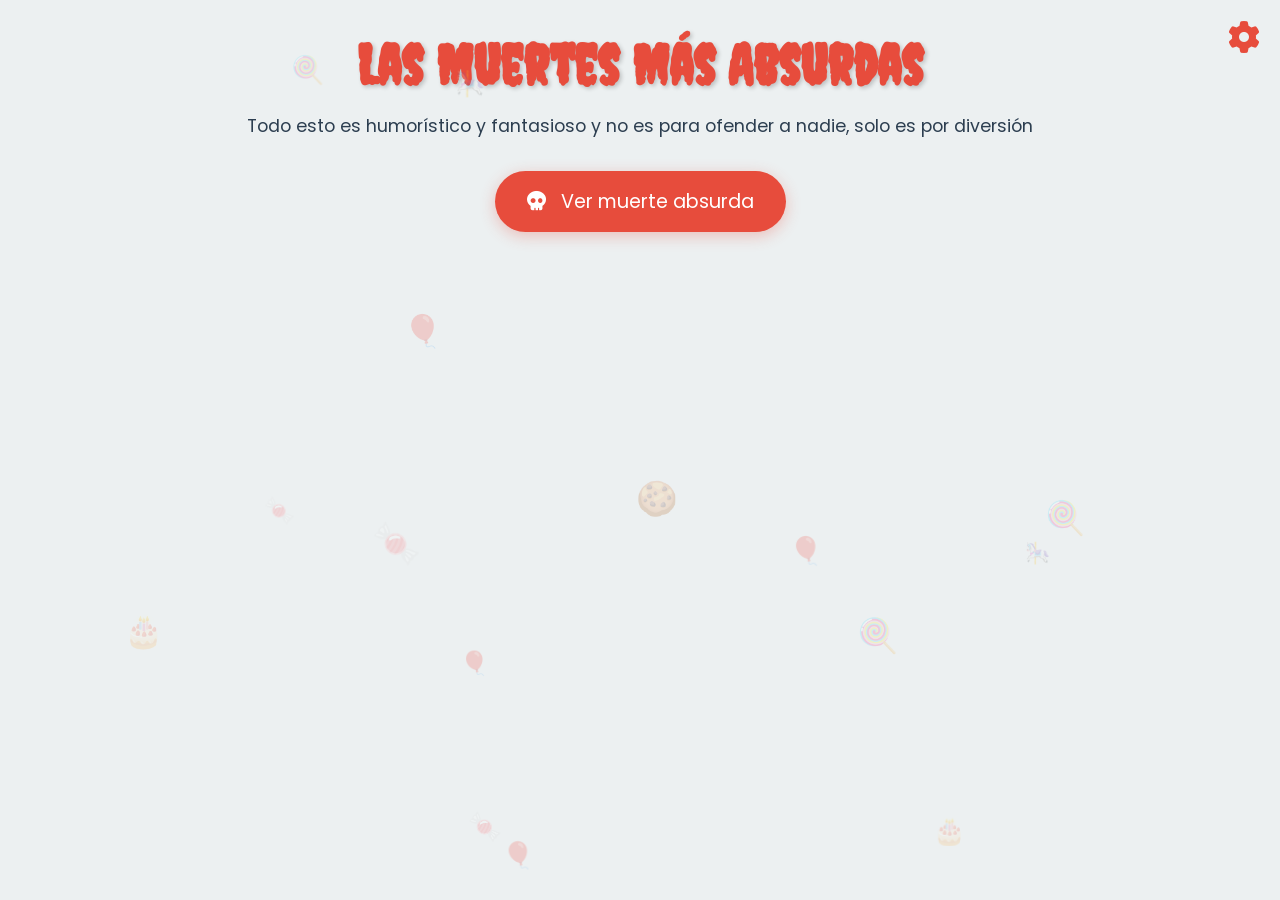
==== index.html @ cc724840 "ReSubido" ====
<!DOCTYPE html>
<html lang="es">
<head>
    <meta charset="UTF-8">
    <link rel="stylesheet" href="style.css">
    <meta name="viewport" content="width=device-width, initial-scale=1.0">
    <title>Las muertes más absurdas</title>
    <link href="https://cdnjs.cloudflare.com/ajax/libs/font-awesome/6.0.0/css/all.min.css" rel="stylesheet">
    <link rel="shortcut icon" href="Images/Logo.png" type="image/x-icon">
</head>
<body>
    <!-- Boton de configuracion y menu -->
    <div class="config-container">
        <button class="config-button" onclick="toggleConfig()">
            <i class="fas fa-cog"></i>
        </button>

        <div class="config-menu" id="configMenu">
            <h3>Configuracion</h3>
            <div class="config-option">
                <label>Tema</label>
                <div class="theme-switch">
                    <input type="checkbox" id="themeToggle">
                    <label for="themeToggle" class="switchLabel">
                        <i class="fas fa-sun"></i>
                        <i class="fas fa-moon"></i>
                    </label>
                </div>
            </div>
            <!-- Tamaño de fuente -->
            <div class="config-option">
                <label>Tamaño de texto</label>
                <div class="size-buttons">
                    <button onclick="changeFontSize('small')" class="size-btn">A-</button>
                    <button onclick="changeFontSize('normal')" class="size-btn">A</button>
                    <button onclick="changeFontSize('large')" class="size-btn">A+</button>
                </div>
            </div>

            <!-- Velocidad de animaciones -->
            <div class="config-option">
                <label>Velocidad de animaciones</label>
                <select id="animationSpeed" onchange="changeAnimationSpeed()">
                    <option value="0.5">Rapida</option>
                    <option value="1" selected>Normal</option>
                    <option value="2">Lenta</option>
                </select>
            </div>

            <!-- Emoji para calificacion -->
            <div class="config-option">
                <label>Estilo de calificacion</label>
                <select id="ratingStyle" onchange="changeRatingStyle()">
                    <option value="skull">Calaveras 💀</option>
                    <option value="star">Estrellas ⭐</option>
                    <option value="ghost">Fantasmas 👻</option>
                    <option value="pumpkin">Calabazas 🎃</option>
                </select>
            </div>

            <!-- Cantidad de emojis -->
            <div class="config-option">
                <label>Cantidad de emojis</label>
                <input type="range" id="emojiAcount" min="10" max="100" value="50" onchange="updateEmojiAccount()">
                <span id="emojiAmountValue">50</span>
            </div>

            <button class="reset-button" onclick="resetConfig()">
                <i class="fas fa-undo"></i>
                Restaurar valores predeterminados
            </button>
        </div>
    </div>


    <div class="container">
        <h1>Las Muertes Más Absurdas</h1>
        <h3>Todo esto es humorístico y fantasioso y no es para ofender a nadie, solo es por diversión</h3>
        
        <button class="death-button" onclick="showRandomDeath()">
            <i class="fas fa-skull"></i>
            Ver muerte absurda
        </button>

        <div id="output"></div>

        <div id="rating-container" class="rating-container hidden">
            <h4>¿Que tan absurda es esta muerte?</h4>
            <div class="rating-stars">
                <span class="skull-rating" data-rating="1">💀</span>
                <span class="skull-rating" data-rating="2">💀</span>
                <span class="skull-rating" data-rating="3">💀</span>
                <span class="skull-rating" data-rating="4">💀</span>
                <span class="skull-rating" data-rating="5">💀</span>
            </div>
            <p id="rating-text" class="rating-text"></p>
        </div>
    </div>

    <script src="script.js"></script>
</body>
</html>
---- style.css ----
@import url('https://fonts.googleapis.com/css2?family=Creepster&family=Poppins:wght@400;600&display=swap');

:root[data-theme="light"] {
    --primary-color: #2c3e50;
    --secondary-color: #e74c3c;
    --background-color: #ecf0f1;
    --text-color: #2c3e50;
    --card-bg: #ffffff;
    --config-menu-bg: #ffffff;
    --config-menu-shadow: rgba(0, 0, 0, 0.1);
    --switch-bg: #ddd;
    --text-color-20: rgba(44, 62, 80, 0.2);
}

:root[data-theme="dark"] {
    --primary-color: #ecf0f1;
    --secondary-color: #e74c3c;
    --background-color: #2c3e50;
    --text-color: #ecf0f1;
    --card-bg: #34495e;
    --config-menu-bg: #34495e;
    --config-menu-shadow: rgba(0, 0, 0, 0.3);
    --switch-bg: #1a2733;
    --text-color-20: rgba(236, 240, 241, 0.2);
}

/* Estilos para el boton y menu de configuracion */
.config-container {
    position: fixed;
    top: 20px;
    right: 20px;
    z-index: 1000;
}

.config-button {
    background: none;
    border: none;
    font-size: 2rem;
    color: var(--secondary-color);
    cursor: pointer;
    transition: transform 0.3s ease;
    z-index: 1001; /* Asegurar que esté por encima del menú */
    position: relative;
}

.config-button:hover {
    transform: rotate(90deg);
}

.config-menu {
    position: absolute;
    top: 100%;
    right: 0;
    background-color: var(--config-menu-bg);
    padding: 1.5rem;
    border-radius: 10px;
    box-shadow: 0 5px 15px var(--config-menu-shadow);
    display: none; /* Oculto por defecto */
    width: 250px;
    z-index: 1000;
    max-height: 80vh;
    overflow-y: auto;
    scrollbar-width: thin;
}

.config-menu.visible {
    display: block;
    animation: slideIn 0.3s ease;
}

.config-menu h3 {
    margin: 0 0 1rem 0;
    color: var(--text-color);
}

.config-option {
    margin: 1.5rem 0;
    padding-bottom: 1rem;
    border-bottom: 1px solid var(--text-color-20);
}

.config-option label {
    color: var(--text-color);
}

.config-option:last-child {
    border-bottom: none;
}

/* Estilos para el switch de tema */
.theme-switch {
    position: relative;
}

.theme-switch input {
    opacity: 0;
    width: 0;
    height: 0;
}

.switch-label {
    display: flex;
    align-items: center;
    justify-content: space-between;
    cursor: pointer;
    width: 60px;
    height: 30px;
    background: var(--switch-bg);
    border-radius: 30px;
    position: relative;
    transition: background-color .2s;
    padding: 0 5px;
}

.switch-label i {
    font-size: 0.8rem;
    color: #fff;
    transition: transform 0.3s ease;
}

.switch-label:before {
    content: '';
    position: absolute;
    top: 2px;
    left: 2px;
    width: 26px;
    height: 26px;
    border-radius: 50%;
    transition: 0.2s;
    background: var(--secondary-color);
}

.theme-switch input:checked + .switch-label:before {
    transform: translateX(30px);
}

@keyframes slideIn {
    from {
        opacity: 0;
        transform: translateY(-10px);
    }
    to {
        opacity: 1;
        transform: translateY(0);
    }
}


* {
    margin: 0;
    padding: 0;
    box-sizing: border-box;
}

body {
    font-family: 'Poppins', sans-serif;
    background-color: var(--background-color);
    color: var(--text-color);
    min-height: 100vh;
    display: flex;
    flex-direction: column;
    align-items: center;
    padding: 2rem;
    position: relative;
    overflow-x: hidden;
    transition: background-color 0.3s ease, color 0.3s ease;
}

.container {
    max-width: 800px;
    width: 100%;
    text-align: center;
}

h1 {
    font-family: 'Creepster', cursive;
    font-size: 3.5rem;
    color: var(--secondary-color);
    margin-bottom: 1rem;
    text-shadow: 2px 2px 4px rgba(0, 0, 0, 0.2);
}

h3 {
    color: var(--primary-color);
    margin-bottom: 2rem;
    font-weight: 400;
    font-size: 1.1rem;
}

.death-button {
    background-color: var(--secondary-color);
    color: white;
    border: none;
    padding: 1rem 2rem;
    font-size: 1.2rem;
    border-radius: 50px;
    cursor: pointer;
    transition: all 0.3s ease;
    font-family: 'Poppins', sans-serif;
    margin-bottom: 2rem;
    box-shadow: 0 4px 15px rgba(231, 76, 60, 0.3);
}

.death-button:hover {
    transform: translateY(-3px);
    box-shadow: 0 6px 20px rgba(231, 76, 60, 0.4);
}

.death-button i {
    margin-right: 10px;
}

#output {
    background-color: var(--card-bg);
    padding: 2rem;
    border-radius: 15px;
    box-shadow: 0 10px 30px rgba(0, 0, 0, 0.1);
    margin-top: 2rem;
    opacity: 0;
    transform: translateY(20px);
    transition: all 0.5s ease;
    max-width: 600px;
    width: 90%;
    margin: 0 auto;
}

#output.visible {
    opacity: 1;
    transform: translateY(0);
}

.death-text {
    font-size: 1.3rem;
    line-height: 1.6;
    color: var(--text-color);
}

.decoration {
    position: fixed;
    font-size: 2rem;
    color: var(--secondary-color);
    opacity: 0.1;
    z-index: -1;
}

/* Estilos para el sistema de rating */
.rating-container {
    margin-top: 2rem;
    opacity: 0;
    transform: translateY(20px);
    transition: all 0.5s ease;
}

.rating-container.visible {
    opacity: 1;
    transform: translateY(0);
}

.rating-container.hidden {
    display: none;
}

.rating-stars {
    margin: 1rem 0;
    font-size: 2rem;
}

.skull-rating {
    cursor: pointer;
    transition: transform 0.2s ease;
    opacity: 0.3;
    margin: 0 0.2rem;
}

.skull-rating:hover {
    transform: scale(1.2);
}

.skull-rating.active {
    opacity: 1;
}

.rating-text {
    font-size: 1.1rem;
    color: var(--primary-color);
    margin-top: 1rem;
    font-style: italic;
}

@media (max-width: 768px) {
    h1 {
        font-size: 2.5rem;
    }

    .death-button {
        padding: 0.8rem 1.6rem;
        font-size: 1rem;
    }

    .death-text {
        font-size: 1.1rem;
    }

    .skull-rating {
        font-size: 1.5rem;
    }
}

/* Animación de fondo */
@keyframes float {
    0% { transform: translateY(0px) rotate(0deg); }
    50% { transform: translateY(-20px) rotate(5deg); }
    100% { transform: translateY(0px) rotate(0deg); }
}

.floating-icon {
    position: absolute;
    animation: float 6s ease-in-out infinite;
}

/* Animacion para los emojis que caen */
@keyframes fallDown {
    0% {
        transform: translateY(-100vh) rotate(0deg);
        opacity: 1;    
    }
    100% {
        transform: translateY(100vh) rotate(360deg);
        opacity: 0;
    }
}

.falling-emoji {
    position: fixed;
    top: -50px;
    z-index: 1000;
    pointer-events: none;
    animation: fallDown linear forwards;
}

/* Botones de tamaño de texto */
.size-buttons {
    display: flex;
    gap: 0.5rem;
}

.size-btn {
    background: var(--card-bg);
    border: 1px solid var(--text-color);
    color: var(--text-color);
    padding: 0.3rem 0.6rem;
    border-radius: 5px;
    cursor: pointer;
    transition: all 0.3s ease;
}

.size-btn:hover {
    background: var(--secondary-color);
    color: white;
    border-color: var(--secondary-color);
}

/* Select personalizado */
select {
    background: var(--card-bg);
    color: var(--text-color);
    border: 1px solid var(--text-color);
    padding: 0.5rem;
    border-radius: 5px;
    cursor: pointer;
    width: 120px;
}

/* Slider de cantidad de emojis */
input[type="range"] {
    width: 100%;
    margin: 0.5rem 0;
}

#emojiAmountValue {
    background: var(--secondary-color);
    color: white;
    padding: 0.2rem 0.5rem;
    border-radius: 3px;
    font-size: 0.8rem;
}

/* Botón de reset */
.reset-button {
    width: 100%;
    background: var(--text-color-20);
    color: var(--text-color);
    border: none;
    padding: 0.8rem;
    border-radius: 5px;
    cursor: pointer;
    margin-top: 1rem;
    transition: all 0.3s ease;
    display: flex;
    align-items: center;
    justify-content: center;
    gap: 0.5rem;
}

.reset-button:hover {
    background: var(--secondary-color);
    color: white;
}
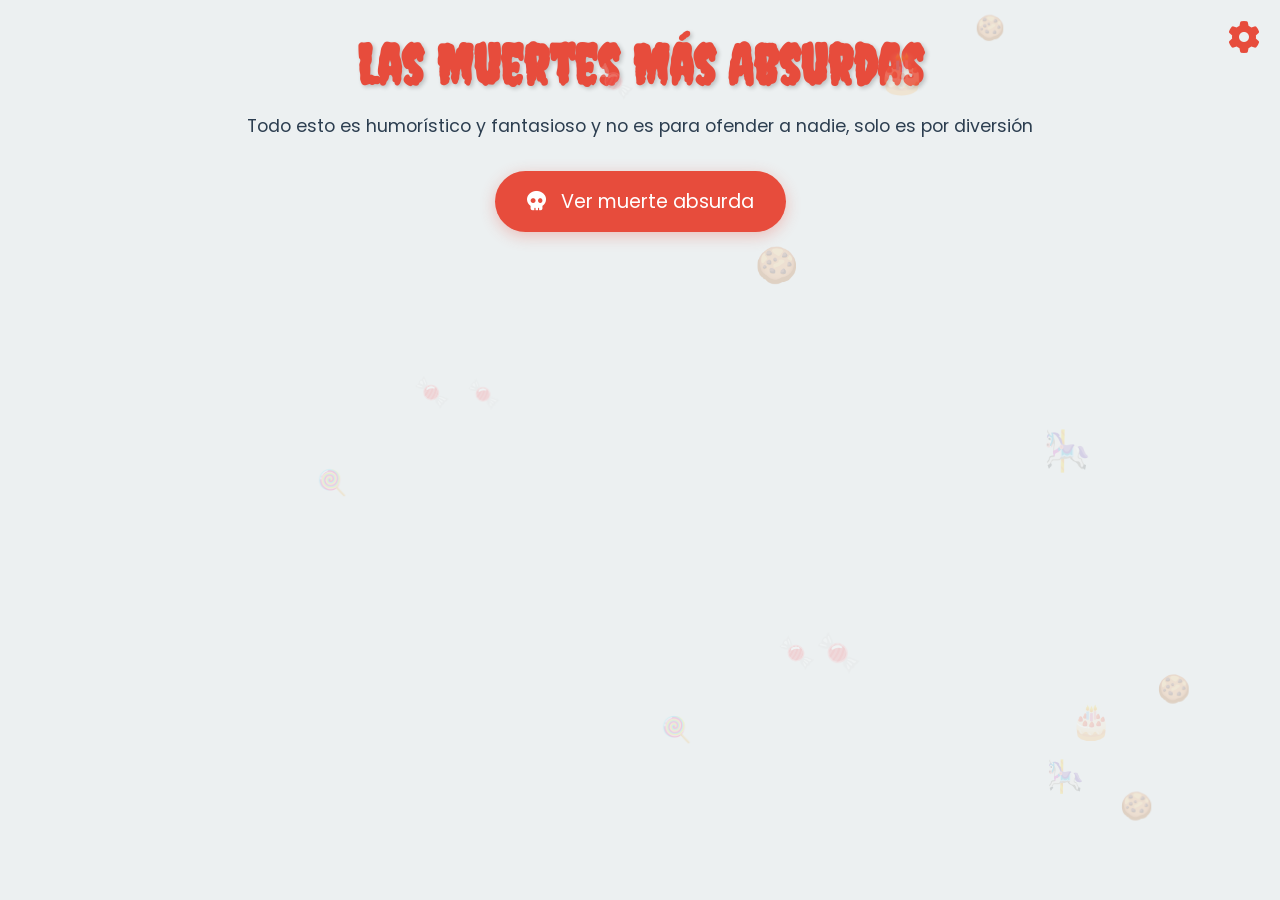
==== commit 6a535487: "Api de las muertes" ====
--- a/index.html
+++ b/index.html
@@ -1,102 +1,117 @@
 <!DOCTYPE html>
 <html lang="es">
-<head>
-    <meta charset="UTF-8">
-    <link rel="stylesheet" href="style.css">
-    <meta name="viewport" content="width=device-width, initial-scale=1.0">
+  <head>
+    <meta charset="UTF-8" />
+    <link rel="stylesheet" href="style.css" />
+    <meta name="viewport" content="width=device-width, initial-scale=1.0" />
     <title>Las muertes más absurdas</title>
-    <link href="https://cdnjs.cloudflare.com/ajax/libs/font-awesome/6.0.0/css/all.min.css" rel="stylesheet">
-    <link rel="shortcut icon" href="Images/Logo.png" type="image/x-icon">
-</head>
-<body>
+    <link
+      href="https://cdnjs.cloudflare.com/ajax/libs/font-awesome/6.0.0/css/all.min.css"
+      rel="stylesheet"
+    />
+    <link rel="shortcut icon" href="Images/Logo.png" type="image/x-icon" />
+  </head>
+  <body>
     <!-- Boton de configuracion y menu -->
     <div class="config-container">
-        <button class="config-button" onclick="toggleConfig()">
-            <i class="fas fa-cog"></i>
+      <button class="config-button" onclick="toggleConfig()">
+        <i class="fas fa-cog"></i>
+      </button>
+
+      <div class="config-menu" id="configMenu">
+        <h3>Configuracion</h3>
+        <div class="config-option">
+          <label>Tema</label>
+          <div class="theme-switch">
+            <button class="fas fa-sun" id="temaClaro"></button>
+            <button class="fas fa-moon" id="temaOscuro"></button>
+          </div>
+        </div>
+        <!-- Tamaño de fuente -->
+        <div class="config-option">
+          <label>Tamaño de texto</label>
+          <div class="size-buttons">
+            <button onclick="changeFontSize('small')" class="size-btn">
+              A-
+            </button>
+            <button onclick="changeFontSize('normal')" class="size-btn">
+              A
+            </button>
+            <button onclick="changeFontSize('large')" class="size-btn">
+              A+
+            </button>
+          </div>
+        </div>
+
+        <!-- Velocidad de animaciones -->
+        <div class="config-option">
+          <label>Velocidad de animaciones</label>
+          <select id="animationSpeed" onchange="changeAnimationSpeed()">
+            <option value="0.5">Rapida</option>
+            <option value="1" selected>Normal</option>
+            <option value="2">Lenta</option>
+          </select>
+        </div>
+
+        <!-- Emoji para calificacion -->
+        <div class="config-option">
+          <label>Estilo de calificacion</label>
+          <select id="ratingStyle" onchange="changeRatingStyle()">
+            <option value="skull">Calaveras 💀</option>
+            <option value="star">Estrellas ⭐</option>
+            <option value="ghost">Fantasmas 👻</option>
+            <option value="pumpkin">Calabazas 🎃</option>
+          </select>
+        </div>
+
+        <!-- Cantidad de emojis -->
+        <div class="config-option">
+          <label>Cantidad de emojis</label>
+          <input
+            type="range"
+            id="emojiAcount"
+            min="10"
+            max="100"
+            value="50"
+            onchange="updateEmojiAccount()"
+          />
+          <span id="emojiAmountValue">50</span>
+        </div>
+
+        <button class="reset-button" onclick="resetConfig()">
+          <i class="fas fa-undo"></i>
+          Restaurar valores predeterminados
         </button>
-
-        <div class="config-menu" id="configMenu">
-            <h3>Configuracion</h3>
-            <div class="config-option">
-                <label>Tema</label>
-                <div class="theme-switch">
-                    <input type="checkbox" id="themeToggle">
-                    <label for="themeToggle" class="switchLabel">
-                        <i class="fas fa-sun"></i>
-                        <i class="fas fa-moon"></i>
-                    </label>
-                </div>
-            </div>
-            <!-- Tamaño de fuente -->
-            <div class="config-option">
-                <label>Tamaño de texto</label>
-                <div class="size-buttons">
-                    <button onclick="changeFontSize('small')" class="size-btn">A-</button>
-                    <button onclick="changeFontSize('normal')" class="size-btn">A</button>
-                    <button onclick="changeFontSize('large')" class="size-btn">A+</button>
-                </div>
-            </div>
-
-            <!-- Velocidad de animaciones -->
-            <div class="config-option">
-                <label>Velocidad de animaciones</label>
-                <select id="animationSpeed" onchange="changeAnimationSpeed()">
-                    <option value="0.5">Rapida</option>
-                    <option value="1" selected>Normal</option>
-                    <option value="2">Lenta</option>
-                </select>
-            </div>
-
-            <!-- Emoji para calificacion -->
-            <div class="config-option">
-                <label>Estilo de calificacion</label>
-                <select id="ratingStyle" onchange="changeRatingStyle()">
-                    <option value="skull">Calaveras 💀</option>
-                    <option value="star">Estrellas ⭐</option>
-                    <option value="ghost">Fantasmas 👻</option>
-                    <option value="pumpkin">Calabazas 🎃</option>
-                </select>
-            </div>
-
-            <!-- Cantidad de emojis -->
-            <div class="config-option">
-                <label>Cantidad de emojis</label>
-                <input type="range" id="emojiAcount" min="10" max="100" value="50" onchange="updateEmojiAccount()">
-                <span id="emojiAmountValue">50</span>
-            </div>
-
-            <button class="reset-button" onclick="resetConfig()">
-                <i class="fas fa-undo"></i>
-                Restaurar valores predeterminados
-            </button>
-        </div>
+      </div>
     </div>
 
+    <div class="container">
+      <h1>Las Muertes Más Absurdas</h1>
+      <h3>
+        Todo esto es humorístico y fantasioso y no es para ofender a nadie, solo
+        es por diversión
+      </h3>
 
-    <div class="container">
-        <h1>Las Muertes Más Absurdas</h1>
-        <h3>Todo esto es humorístico y fantasioso y no es para ofender a nadie, solo es por diversión</h3>
-        
-        <button class="death-button" onclick="showRandomDeath()">
-            <i class="fas fa-skull"></i>
-            Ver muerte absurda
-        </button>
+      <button class="death-button" onclick="showRandomDeath()">
+        <i class="fas fa-skull"></i>
+        Ver muerte absurda
+      </button>
 
-        <div id="output"></div>
+      <div id="output"></div>
 
-        <div id="rating-container" class="rating-container hidden">
-            <h4>¿Que tan absurda es esta muerte?</h4>
-            <div class="rating-stars">
-                <span class="skull-rating" data-rating="1">💀</span>
-                <span class="skull-rating" data-rating="2">💀</span>
-                <span class="skull-rating" data-rating="3">💀</span>
-                <span class="skull-rating" data-rating="4">💀</span>
-                <span class="skull-rating" data-rating="5">💀</span>
-            </div>
-            <p id="rating-text" class="rating-text"></p>
+      <div id="rating-container" class="rating-container hidden">
+        <h4>¿Que tan absurda es esta muerte?</h4>
+        <div class="rating-stars">
+          <span class="skull-rating" data-rating="1">💀</span>
+          <span class="skull-rating" data-rating="2">💀</span>
+          <span class="skull-rating" data-rating="3">💀</span>
+          <span class="skull-rating" data-rating="4">💀</span>
+          <span class="skull-rating" data-rating="5">💀</span>
         </div>
+        <p id="rating-text" class="rating-text"></p>
+      </div>
     </div>
 
     <script src="script.js"></script>
-</body>
-</html>+  </body>
+</html>
--- a/style.css
+++ b/style.css
@@ -92,7 +92,7 @@
     position: relative;
 }
 
-.theme-switch input {
+.theme-switch button {
     opacity: 0;
     width: 0;
     height: 0;
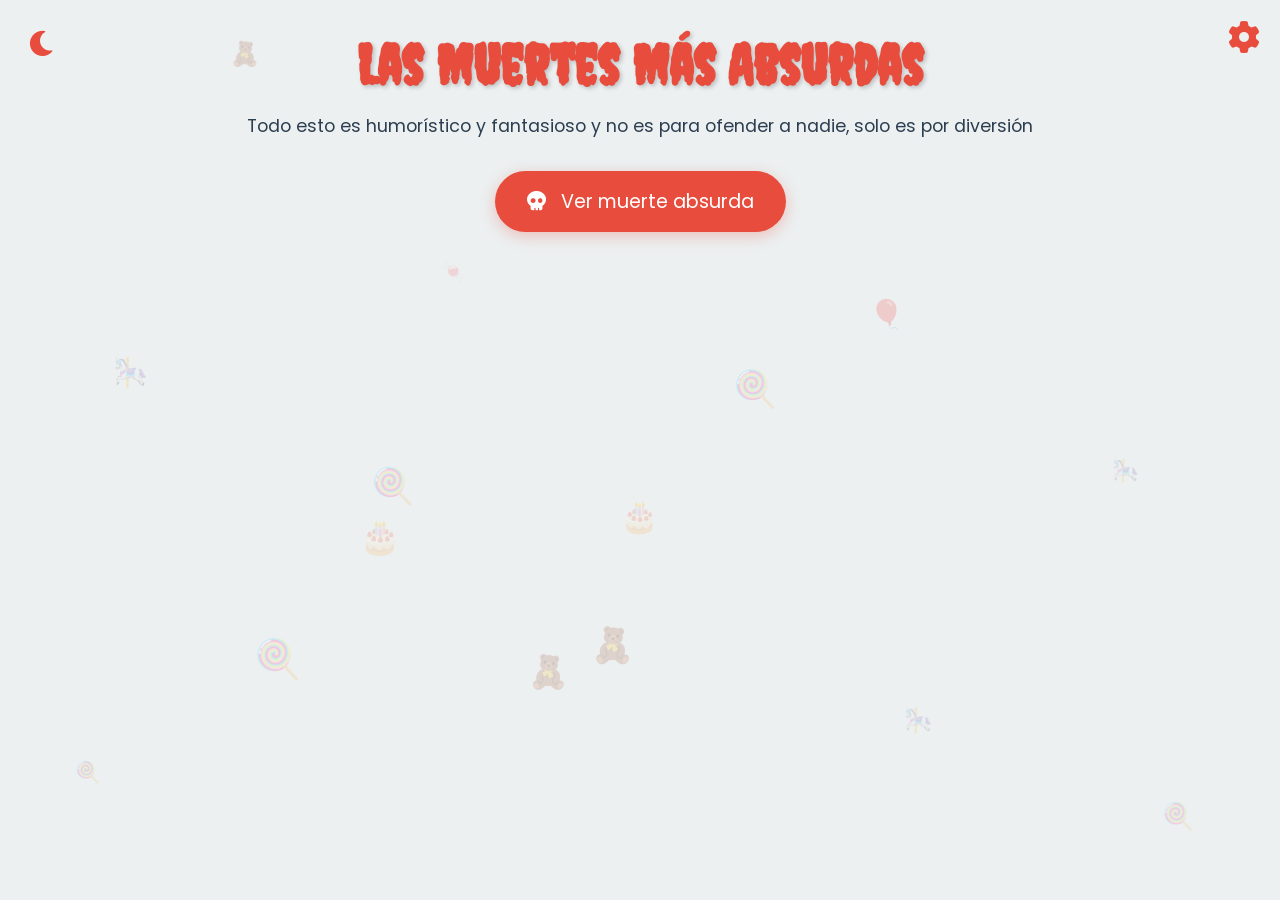
==== commit f5bcea03: "1.5.10" ====
--- a/index.html
+++ b/index.html
@@ -12,6 +12,13 @@
     <link rel="shortcut icon" href="Images/Logo.png" type="image/x-icon" />
   </head>
   <body>
+    <!-- Interruptor de tema independiente -->
+    <div class="theme-toggle-container">
+      <button id="themeToggleBtn" class="theme-toggle-btn">
+        <i id="themeIcon" class="fas fa-moon"></i>
+      </button>
+    </div>
+
     <!-- Boton de configuracion y menu -->
     <div class="config-container">
       <button class="config-button" onclick="toggleConfig()">
@@ -20,13 +27,6 @@
 
       <div class="config-menu" id="configMenu">
         <h3>Configuracion</h3>
-        <div class="config-option">
-          <label>Tema</label>
-          <div class="theme-switch">
-            <button class="fas fa-sun" id="temaClaro"></button>
-            <button class="fas fa-moon" id="temaOscuro"></button>
-          </div>
-        </div>
         <!-- Tamaño de fuente -->
         <div class="config-option">
           <label>Tamaño de texto</label>
--- a/style.css
+++ b/style.css
@@ -22,6 +22,30 @@
     --config-menu-shadow: rgba(0, 0, 0, 0.3);
     --switch-bg: #1a2733;
     --text-color-20: rgba(236, 240, 241, 0.2);
+}
+
+/* Estilos para el interruptor de tema independiente */
+.theme-toggle-container {
+    position: fixed;
+    top: 20px;
+    left: 20px;
+    z-index: 1000;
+}
+
+.theme-toggle-btn {
+    background: none;
+    border: none;
+    font-size: 1.8rem;
+    color: var(--secondary-color);
+    cursor: pointer;
+    transition: transform 0.3s ease;
+    padding: 8px;
+    border-radius: 50%;
+}
+
+.theme-toggle-btn:hover {
+    transform: rotate(45deg);
+    background-color: var(--text-color-20);
 }
 
 /* Estilos para el boton y menu de configuracion */
@@ -93,8 +117,8 @@
 }
 
 .theme-switch button {
-    opacity: 0;
-    width: 0;
+    opacity: 1;
+    width: 3;
     height: 0;
 }
 
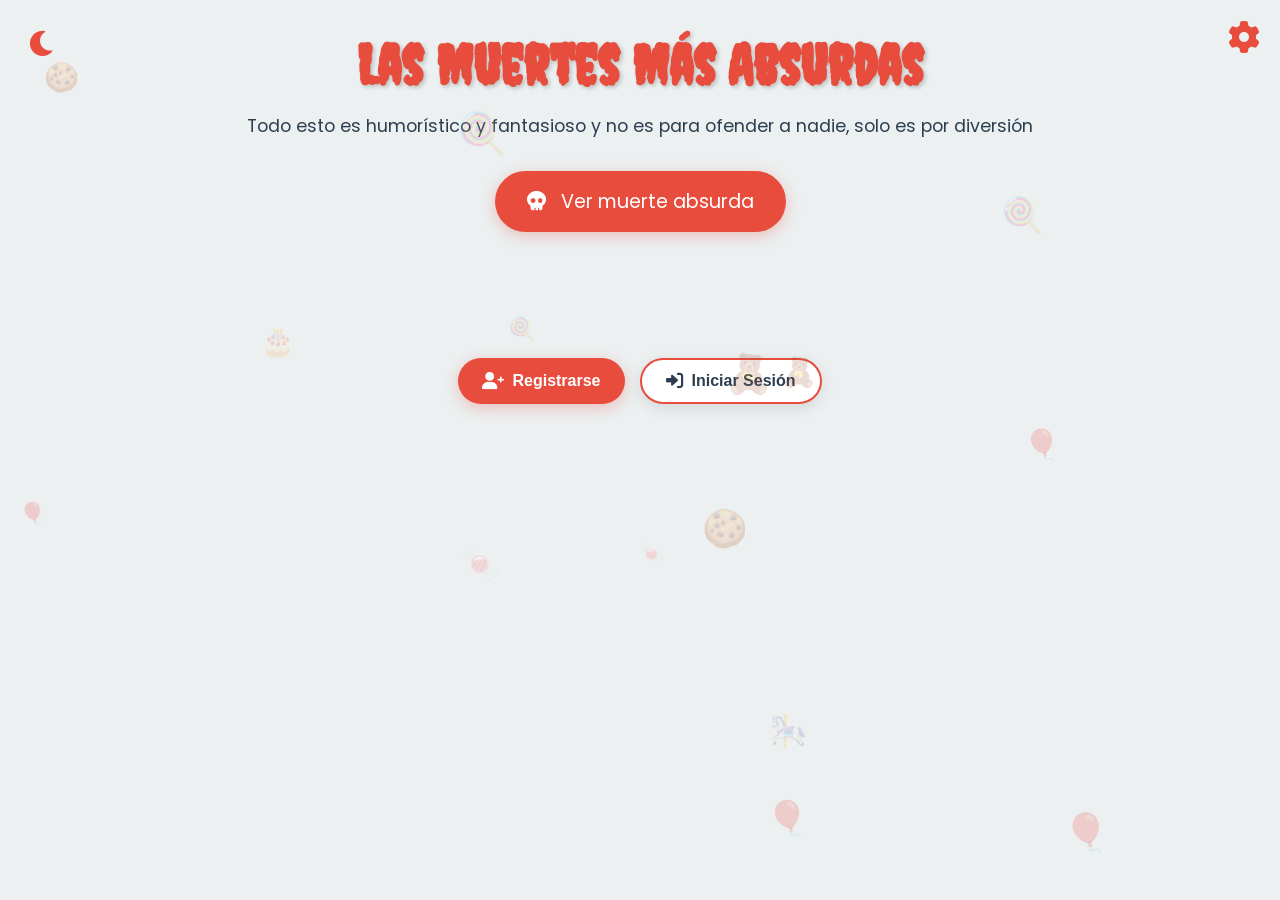
==== commit 76af2795: "1.6.10" ====
--- a/index.html
+++ b/index.html
@@ -112,6 +112,133 @@
       </div>
     </div>
 
+    <!-- Actualización de los modales -->
+    <div class="modal" id="registerModal">
+      <div class="modal-content">
+        <span class="close" onclick="closeModal('registerModal')">&times;</span>
+        <div class="modal-header">
+          <i class="fas fa-user-plus"></i>
+          <h2>Registro</h2>
+        </div>
+        <form id="registerForm">
+          <div class="form-group">
+            <label for="registerUsername"
+              ><i class="fas fa-user"></i> Nombre de usuario:</label
+            >
+            <input
+              type="text"
+              id="registerUsername"
+              placeholder="Ingresa tu nombre de usuario"
+              required
+            />
+          </div>
+          <div class="form-group">
+            <label for="registerEmail"
+              ><i class="fas fa-envelope"></i> Correo electrónico:</label
+            >
+            <input
+              type="email"
+              id="registerEmail"
+              placeholder="ejemplo@gmail.com"
+              required
+            />
+            <small id="emailHelp" class="form-text"
+              >Solo aceptamos cuentas Gmail.</small
+            >
+          </div>
+          <div class="form-group">
+            <label for="registerPassword"
+              ><i class="fas fa-lock"></i> Contraseña:</label
+            >
+            <input
+              type="password"
+              id="registerPassword"
+              placeholder="Mínimo 6 caracteres"
+              required
+            />
+          </div>
+          <div class="form-group">
+            <label for="confirmPassword"
+              ><i class="fas fa-lock"></i> Confirmar contraseña:</label
+            >
+            <input
+              type="password"
+              id="confirmPassword"
+              placeholder="Repite la contraseña"
+              required
+            />
+          </div>
+          <div class="error-message" id="registerError"></div>
+          <button type="submit" class="auth-button">
+            <i class="fas fa-user-plus"></i> Registrarse
+          </button>
+          <div class="form-footer">
+            ¿Ya tienes cuenta?
+            <a href="#" onclick="switchModals('registerModal', 'loginModal')"
+              >Inicia sesión</a
+            >
+          </div>
+        </form>
+      </div>
+    </div>
+
+    <div class="modal" id="loginModal">
+      <div class="modal-content">
+        <span class="close" onclick="closeModal('loginModal')">&times;</span>
+        <div class="modal-header">
+          <i class="fas fa-sign-in-alt"></i>
+          <h2>Iniciar Sesión</h2>
+        </div>
+        <form id="loginForm">
+          <div class="form-group">
+            <label for="loginUsername"
+              ><i class="fas fa-user"></i> Nombre de usuario:</label
+            >
+            <input
+              type="text"
+              id="loginUsername"
+              placeholder="Ingresa tu nombre de usuario"
+              required
+            />
+          </div>
+          <div class="form-group">
+            <label for="loginPassword"
+              ><i class="fas fa-lock"></i> Contraseña:</label
+            >
+            <input
+              type="password"
+              id="loginPassword"
+              placeholder="Ingresa tu contraseña"
+              required
+            />
+          </div>
+          <div class="error-message" id="loginError"></div>
+          <button type="submit" class="auth-button">
+            <i class="fas fa-sign-in-alt"></i> Iniciar Sesión
+          </button>
+          <div class="form-footer">
+            ¿No tienes cuenta?
+            <a href="#" onclick="switchModals('loginModal', 'registerModal')"
+              >Regístrate</a
+            >
+          </div>
+        </form>
+      </div>
+    </div>
+
+    <!-- Actualizar los botones existentes en el HTML -->
+    <div class="auth-buttons">
+      <button
+        class="fancy-button register-btn"
+        onclick="openModal('registerModal')"
+      >
+        <i class="fas fa-user-plus"></i> Registrarse
+      </button>
+      <button class="fancy-button login-btn" onclick="openModal('loginModal')">
+        <i class="fas fa-sign-in-alt"></i> Iniciar Sesión
+      </button>
+    </div>
+
     <script src="script.js"></script>
   </body>
 </html>
--- a/style.css
+++ b/style.css
@@ -430,3 +430,238 @@
     background: var(--secondary-color);
     color: white;
 }
+
+/* Estilos mejorados para los modales y la autenticación */
+.modal {
+    display: none;
+    position: fixed;
+    z-index: 1000;
+    left: 0;
+    top: 0;
+    width: 100%;
+    height: 100%;
+    overflow: auto;
+    background-color: rgba(0, 0, 0, 0.7);
+    animation: fadeIn 0.3s;
+  }
+  
+  @keyframes fadeIn {
+    from { opacity: 0; }
+    to { opacity: 1; }
+  }
+  
+  .modal-content {
+    background-color: var(--card-bg);
+    margin: 10% auto;
+    padding: 30px;
+    border-radius: 15px;
+    box-shadow: 0 10px 30px rgba(0, 0, 0, 0.2);
+    width: 400px;
+    max-width: 90%;
+    position: relative;
+    animation: slideDown 0.4s;
+  }
+  
+  @keyframes slideDown {
+    from { transform: translateY(-50px); opacity: 0; }
+    to { transform: translateY(0); opacity: 1; }
+  }
+  
+  .modal-header {
+    display: flex;
+    align-items: center;
+    margin-bottom: 25px;
+    padding-bottom: 15px;
+    border-bottom: 2px solid var(--secondary-color);
+  }
+  
+  .modal-header i {
+    font-size: 2rem;
+    color: var(--secondary-color);
+    margin-right: 15px;
+  }
+  
+  .modal-header h2 {
+    color: var(--text-color);
+    margin: 0;
+    font-family: 'Poppins', sans-serif;
+  }
+  
+  .close {
+    position: absolute;
+    right: 20px;
+    top: 15px;
+    color: var(--text-color);
+    font-size: 28px;
+    font-weight: bold;
+    transition: all 0.3s;
+  }
+  
+  .close:hover {
+    color: var(--secondary-color);
+    transform: rotate(90deg);
+    cursor: pointer;
+  }
+  
+  .form-group {
+    margin-bottom: 20px;
+  }
+  
+  .form-group label {
+    display: block;
+    margin-bottom: 8px;
+    color: var(--text-color);
+    font-weight: 600;
+  }
+  
+  .form-group label i {
+    margin-right: 8px;
+    color: var(--secondary-color);
+  }
+  
+  .form-group input {
+    width: 100%;
+    padding: 12px;
+    border: 2px solid var(--text-color-20);
+    border-radius: 8px;
+    background-color: var(--background-color);
+    color: var(--text-color);
+    font-size: 1rem;
+    transition: border-color 0.3s;
+  }
+  
+  .form-group input:focus {
+    border-color: var(--secondary-color);
+    outline: none;
+    box-shadow: 0 0 0 3px rgba(231, 76, 60, 0.2);
+  }
+  
+  .form-group input::placeholder {
+    color: var(--text-color-20);
+  }
+  
+  .form-text {
+    font-size: 0.8rem;
+    color: var(--text-color);
+    opacity: 0.7;
+    margin-top: 5px;
+  }
+  
+  .auth-button {
+    width: 100%;
+    padding: 14px;
+    background-color: var(--secondary-color);
+    color: white;
+    border: none;
+    border-radius: 8px;
+    font-size: 1.1rem;
+    font-weight: 600;
+    cursor: pointer;
+    transition: all 0.3s;
+    display: flex;
+    justify-content: center;
+    align-items: center;
+    gap: 10px;
+    margin-top: 10px;
+  }
+  
+  .auth-button:hover {
+    transform: translateY(-3px);
+    box-shadow: 0 6px 15px rgba(231, 76, 60, 0.4);
+  }
+  
+  .auth-button:active {
+    transform: translateY(-1px);
+  }
+  
+  .auth-button i {
+    font-size: 1.2rem;
+  }
+  
+  .form-footer {
+    margin-top: 20px;
+    text-align: center;
+    color: var(--text-color);
+    font-size: 0.9rem;
+  }
+  
+  .form-footer a {
+    color: var(--secondary-color);
+    text-decoration: none;
+    font-weight: 600;
+    transition: all 0.3s;
+  }
+  
+  .form-footer a:hover {
+    text-decoration: underline;
+  }
+  
+  .error-message {
+    color: #e74c3c;
+    background-color: rgba(231, 76, 60, 0.1);
+    padding: 10px;
+    border-radius: 5px;
+    margin-bottom: 15px;
+    display: none;
+  }
+  
+  .error-message.visible {
+    display: block;
+    animation: shake 0.5s;
+  }
+  
+  @keyframes shake {
+    0%, 100% { transform: translateX(0); }
+    20%, 60% { transform: translateX(-5px); }
+    40%, 80% { transform: translateX(5px); }
+  }
+  
+  /* Botones de autenticación en la página principal */
+  .auth-buttons {
+    display: flex;
+    justify-content: center;
+    gap: 15px;
+    margin-top: 30px;
+  }
+  
+  .fancy-button {
+    padding: 12px 24px;
+    border: none;
+    border-radius: 50px;
+    font-size: 1rem;
+    font-weight: 600;
+    cursor: pointer;
+    transition: all 0.3s;
+    display: flex;
+    align-items: center;
+    gap: 8px;
+  }
+  
+  .fancy-button i {
+    font-size: 1.1rem;
+  }
+  
+  .register-btn {
+    background-color: var(--secondary-color);
+    color: white;
+    box-shadow: 0 4px 15px rgba(231, 76, 60, 0.3);
+  }
+  
+  .register-btn:hover {
+    transform: translateY(-3px);
+    box-shadow: 0 6px 20px rgba(231, 76, 60, 0.4);
+  }
+  
+  .login-btn {
+    background-color: var(--card-bg);
+    color: var(--text-color);
+    border: 2px solid var(--secondary-color);
+    box-shadow: 0 4px 15px rgba(0, 0, 0, 0.1);
+  }
+  
+  .login-btn:hover {
+    transform: translateY(-3px);
+    box-shadow: 0 6px 20px rgba(0, 0, 0, 0.15);
+    background-color: var(--secondary-color);
+    color: white;
+  }
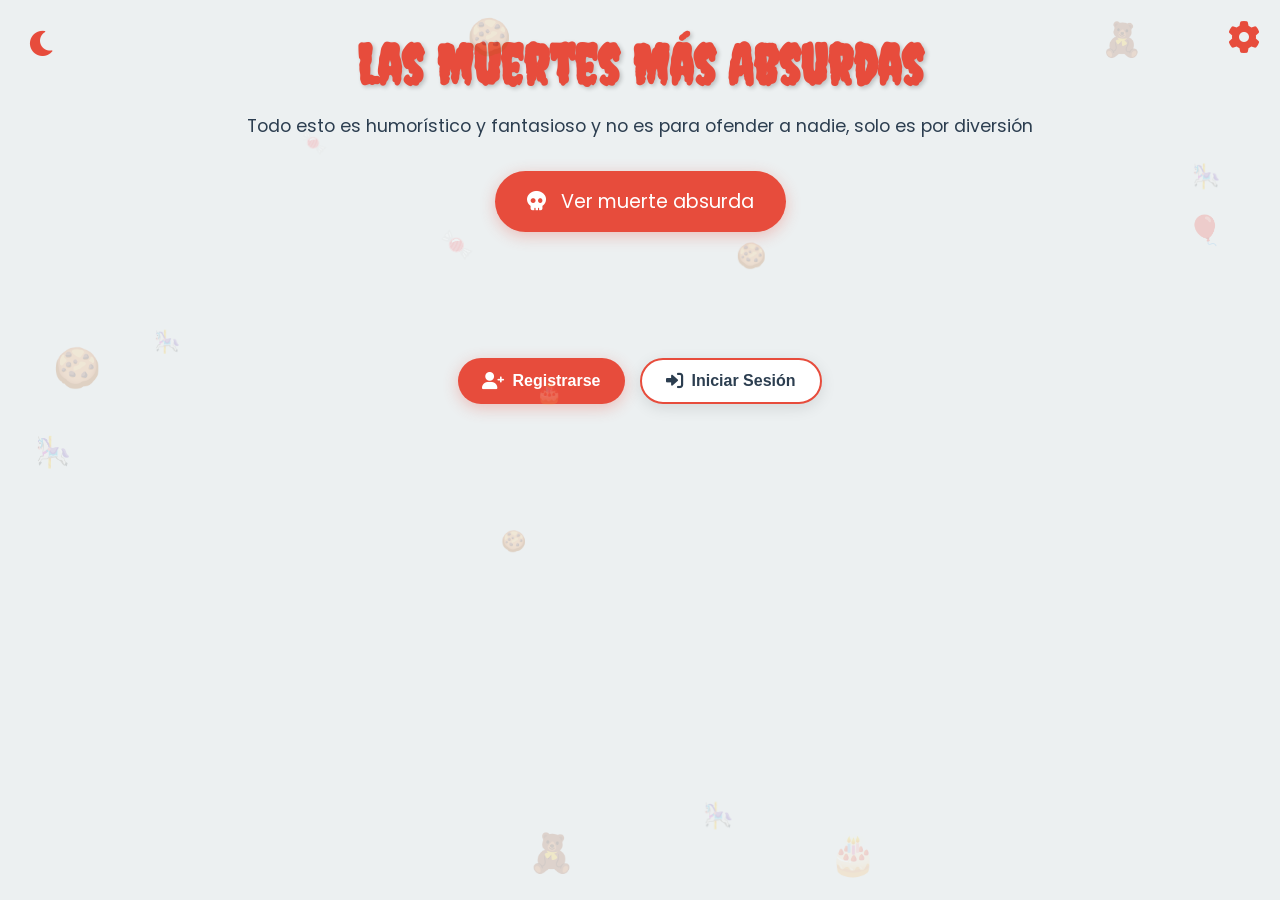
==== commit cf5fd159: "2.6.12" ====
--- a/index.html
+++ b/index.html
@@ -2,7 +2,10 @@
 <html lang="es">
   <head>
     <meta charset="UTF-8" />
-    <link rel="stylesheet" href="style.css" />
+    <link rel="stylesheet" href="css/animations.css" />
+    <link rel="stylesheet" href="css/config.css" />
+    <link rel="stylesheet" href="css/main.css" />
+    <link rel="stylesheet" href="css/modal.css" />
     <meta name="viewport" content="width=device-width, initial-scale=1.0" />
     <title>Las muertes más absurdas</title>
     <link
@@ -100,7 +103,7 @@
       <div id="output"></div>
 
       <div id="rating-container" class="rating-container hidden">
-        <h4>¿Que tan absurda es esta muerte?</h4>
+        <h4>¿Qué tan absurda es esta muerte?</h4>
         <div class="rating-stars">
           <span class="skull-rating" data-rating="1">💀</span>
           <span class="skull-rating" data-rating="2">💀</span>
@@ -239,6 +242,12 @@
       </button>
     </div>
 
-    <script src="script.js"></script>
+    <script src="js/config.js"></script>
+    <script src="js/deaths.js"></script>
+    <script src="js/emojis.js"></script>
+    <script src="js/rating.js"></script>
+    <script src="js/auth.js"></script>
+    <script src="js/theme.js"></script>
+    <script src="js/utils.js"></script>
   </body>
 </html>
--- a/css/animations.css
+++ b/css/animations.css
@@ -0,0 +1,72 @@
+@keyframes float {
+    0% { transform: translateY(0px) rotate(0deg); }
+    50% { transform: translateY(-20px) rotate(5deg); }
+    100% { transform: translateY(0px) rotate(0deg); }
+}
+
+.floating-icon {
+    position: absolute;
+    animation: float 6s ease-in-out infinite;
+}
+
+@keyframes fallDown {
+    0% {
+        transform: translateY(-100vh) rotate(0deg);
+        opacity: 1;    
+    }
+    100% {
+        transform: translateY(100vh) rotate(360deg);
+        opacity: 0;
+    }
+}
+
+.falling-emoji {
+    position: fixed;
+    top: -50px;
+    z-index: 1000;
+    pointer-events: none;
+    animation: fallDown linear forwards;
+}
+
+.rating-container {
+    margin-top: 2rem;
+    opacity: 0;
+    transform: translateY(20px);
+    transition: all 0.5s ease;
+}
+
+.rating-container.visible {
+    opacity: 1;
+    transform: translateY(0);
+}
+
+.rating-container.hidden {
+    display: none;
+}
+
+.rating-stars {
+    margin: 1rem 0;
+    font-size: 2rem;
+}
+
+.skull-rating {
+    cursor: pointer;
+    transition: transform 0.2s ease;
+    opacity: 0.3;
+    margin: 0 0.2rem;
+}
+
+.skull-rating:hover {
+    transform: scale(1.2);
+}
+
+.skull-rating.active {
+    opacity: 1;
+}
+
+.rating-text {
+    font-size: 1.1rem;
+    color: var(--primary-color);
+    margin-top: 1rem;
+    font-style: italic;
+}
--- a/css/config.css
+++ b/css/config.css
@@ -0,0 +1,206 @@
+.theme-toggle-container {
+    position: fixed;
+    top: 20px;
+    left: 20px;
+    z-index: 1000;
+}
+
+.theme-toggle-btn {
+    background: none;
+    border: none;
+    font-size: 1.8rem;
+    color: var(--secondary-color);
+    cursor: pointer;
+    transition: transform 0.3s ease;
+    padding: 8px;
+    border-radius: 50%;
+}
+
+.theme-toggle-btn:hover {
+    transform: rotate(45deg);
+    background-color: var(--text-color-20);
+}
+
+.config-container {
+    position: fixed;
+    top: 20px;
+    right: 20px;
+    z-index: 1000;
+}
+
+.config-button {
+    background: none;
+    border: none;
+    font-size: 2rem;
+    color: var(--secondary-color);
+    cursor: pointer;
+    transition: transform 0.3s ease;
+    z-index: 1001;
+    position: relative;
+}
+
+.config-button:hover {
+    transform: rotate(90deg);
+}
+
+.config-menu {
+    position: absolute;
+    top: 100%;
+    right: 0;
+    background-color: var(--config-menu-bg);
+    padding: 1.5rem;
+    border-radius: 10px;
+    box-shadow: 0 5px 15px var(--config-menu-shadow);
+    display: none;
+    width: 250px;
+    z-index: 1000;
+    max-height: 80vh;
+    overflow-y: auto;
+    scrollbar-width: thin;
+}
+
+.config-menu.visible {
+    display: block;
+    animation: slideIn 0.3s ease;
+}
+
+.config-menu h3 {
+    margin: 0 0 1rem 0;
+    color: var(--text-color);
+}
+
+.config-option {
+    margin: 1.5rem 0;
+    padding-bottom: 1rem;
+    border-bottom: 1px solid var(--text-color-20);
+}
+
+.config-option label {
+    color: var(--text-color);
+}
+
+.config-option:last-child {
+    border-bottom: none;
+}
+
+.theme-switch {
+    position: relative;
+}
+
+.theme-switch button {
+    opacity: 1;
+    width: 3;
+    height: 0;
+}
+
+.switch-label {
+    display: flex;
+    align-items: center;
+    justify-content: space-between;
+    cursor: pointer;
+    width: 60px;
+    height: 30px;
+    background: var(--switch-bg);
+    border-radius: 30px;
+    position: relative;
+    transition: background-color .2s;
+    padding: 0 5px;
+}
+
+.switch-label i {
+    font-size: 0.8rem;
+    color: #fff;
+    transition: transform 0.3s ease;
+}
+
+.switch-label:before {
+    content: '';
+    position: absolute;
+    top: 2px;
+    left: 2px;
+    width: 26px;
+    height: 26px;
+    border-radius: 50%;
+    transition: 0.2s;
+    background: var(--secondary-color);
+}
+
+.theme-switch input:checked + .switch-label:before {
+    transform: translateX(30px);
+}
+
+@keyframes slideIn {
+    from {
+        opacity: 0;
+        transform: translateY(-10px);
+    }
+    to {
+        opacity: 1;
+        transform: translateY(0);
+    }
+}
+
+.size-buttons {
+    display: flex;
+    gap: 0.5rem;
+}
+
+.size-btn {
+    background: var(--card-bg);
+    border: 1px solid var(--text-color);
+    color: var(--text-color);
+    padding: 0.3rem 0.6rem;
+    border-radius: 5px;
+    cursor: pointer;
+    transition: all 0.3s ease;
+}
+
+.size-btn:hover {
+    background: var(--secondary-color);
+    color: white;
+    border-color: var(--secondary-color);
+}
+
+select {
+    background: var(--card-bg);
+    color: var(--text-color);
+    border: 1px solid var(--text-color);
+    padding: 0.5rem;
+    border-radius: 5px;
+    cursor: pointer;
+    width: 120px;
+}
+
+input[type="range"] {
+    width: 100%;
+    margin: 0.5rem 0;
+}
+
+#emojiAmountValue {
+    background: var(--secondary-color);
+    color: white;
+    padding: 0.2rem 0.5rem;
+    border-radius: 3px;
+    font-size: 0.8rem;
+}
+
+.reset-button {
+    width: 100%;
+    background: var(--text-color-20);
+    color: var(--text-color);
+    border: none;
+    padding: 0.8rem;
+    border-radius: 5px;
+    cursor: pointer;
+    margin-top: 1rem;
+    transition: all 0.3s ease;
+    display: flex;
+    align-items: center;
+    justify-content: center;
+    gap: 0.5rem;
+}
+
+.reset-button:hover {
+    background: var(--secondary-color);
+    color: white;
+}
--- a/css/main.css
+++ b/css/main.css
@@ -0,0 +1,141 @@
+@import url('https://fonts.googleapis.com/css2?family=Creepster&family=Poppins:wght@400;600&display=swap');
+
+:root[data-theme="light"] {
+    --primary-color: #2c3e50;
+    --secondary-color: #e74c3c;
+    --background-color: #ecf0f1;
+    --text-color: #2c3e50;
+    --card-bg: #ffffff;
+    --config-menu-bg: #ffffff;
+    --config-menu-shadow: rgba(0, 0, 0, 0.1);
+    --switch-bg: #ddd;
+    --text-color-20: rgba(44, 62, 80, 0.2);
+}
+
+:root[data-theme="dark"] {
+    --primary-color: #ecf0f1;
+    --secondary-color: #e74c3c;
+    --background-color: #2c3e50;
+    --text-color: #ecf0f1;
+    --card-bg: #34495e;
+    --config-menu-bg: #34495e;
+    --config-menu-shadow: rgba(0, 0, 0, 0.3);
+    --switch-bg: #1a2733;
+    --text-color-20: rgba(236, 240, 241, 0.2);
+}
+
+* {
+    margin: 0;
+    padding: 0;
+    box-sizing: border-box;
+}
+
+body {
+    font-family: 'Poppins', sans-serif;
+    background-color: var(--background-color);
+    color: var(--text-color);
+    min-height: 100vh;
+    display: flex;
+    flex-direction: column;
+    align-items: center;
+    padding: 2rem;
+    position: relative;
+    overflow-x: hidden;
+    transition: background-color 0.3s ease, color 0.3s ease;
+}
+
+.container {
+    max-width: 800px;
+    width: 100%;
+    text-align: center;
+}
+
+h1 {
+    font-family: 'Creepster', cursive;
+    font-size: 3.5rem;
+    color: var(--secondary-color);
+    margin-bottom: 1rem;
+    text-shadow: 2px 2px 4px rgba(0, 0, 0, 0.2);
+}
+
+h3 {
+    color: var(--primary-color);
+    margin-bottom: 2rem;
+    font-weight: 400;
+    font-size: 1.1rem;
+}
+
+.death-button {
+    background-color: var(--secondary-color);
+    color: white;
+    border: none;
+    padding: 1rem 2rem;
+    font-size: 1.2rem;
+    border-radius: 50px;
+    cursor: pointer;
+    transition: all 0.3s ease;
+    font-family: 'Poppins', sans-serif;
+    margin-bottom: 2rem;
+    box-shadow: 0 4px 15px rgba(231, 76, 60, 0.3);
+}
+
+.death-button:hover {
+    transform: translateY(-3px);
+    box-shadow: 0 6px 20px rgba(231, 76, 60, 0.4);
+}
+
+.death-button i {
+    margin-right: 10px;
+}
+
+#output {
+    background-color: var(--card-bg);
+    padding: 2rem;
+    border-radius: 15px;
+    box-shadow: 0 10px 30px rgba(0, 0, 0, 0.1);
+    margin-top: 2rem;
+    opacity: 0;
+    transform: translateY(20px);
+    transition: all 0.5s ease;
+    max-width: 600px;
+    width: 90%;
+    margin: 0 auto;
+}
+
+#output.visible {
+    opacity: 1;
+    transform: translateY(0);
+}
+
+.death-text {
+    font-size: 1.3rem;
+    line-height: 1.6;
+    color: var(--text-color);
+}
+
+.decoration {
+    position: fixed;
+    font-size: 2rem;
+    color: var(--secondary-color);
+    opacity: 0.1;
+    z-index: -1;
+}
+
+@media (max-width: 768px) {
+    h1 {
+        font-size: 2.5rem;
+    }
+
+    .death-button {
+        padding: 0.8rem 1.6rem;
+        font-size: 1rem;
+    }
+
+    .death-text {
+        font-size: 1.1rem;
+    }
+
+    .skull-rating {
+        font-size: 1.5rem;
+    }
+}
--- a/css/modal.css
+++ b/css/modal.css
@@ -0,0 +1,232 @@
+.modal {
+    display: none;
+    position: fixed;
+    z-index: 1000;
+    left: 0;
+    top: 0;
+    width: 100%;
+    height: 100%;
+    overflow: auto;
+    background-color: rgba(0, 0, 0, 0.7);
+    animation: fadeIn 0.3s;
+}
+
+@keyframes fadeIn {
+    from { opacity: 0; }
+    to { opacity: 1; }
+}
+
+.modal-content {
+    background-color: var(--card-bg);
+    margin: 10% auto;
+    padding: 30px;
+    border-radius: 15px;
+    box-shadow: 0 10px 30px rgba(0, 0, 0, 0.2);
+    width: 400px;
+    max-width: 90%;
+    position: relative;
+    animation: slideDown 0.4s;
+}
+
+@keyframes slideDown {
+    from { transform: translateY(-50px); opacity: 0; }
+    to { transform: translateY(0); opacity: 1; }
+}
+
+.modal-header {
+    display: flex;
+    align-items: center;
+    margin-bottom: 25px;
+    padding-bottom: 15px;
+    border-bottom: 2px solid var(--secondary-color);
+}
+
+.modal-header i {
+    font-size: 2rem;
+    color: var(--secondary-color);
+    margin-right: 15px;
+}
+
+.modal-header h2 {
+    color: var(--text-color);
+    margin: 0;
+    font-family: 'Poppins', sans-serif;
+}
+
+.close {
+    position: absolute;
+    right: 20px;
+    top: 15px;
+    color: var(--text-color);
+    font-size: 28px;
+    font-weight: bold;
+    transition: all 0.3s;
+}
+
+.close:hover {
+    color: var(--secondary-color);
+    transform: rotate(90deg);
+    cursor: pointer;
+}
+
+.form-group {
+    margin-bottom: 20px;
+}
+
+.form-group label {
+    display: block;
+    margin-bottom: 8px;
+    color: var(--text-color);
+    font-weight: 600;
+}
+
+.form-group label i {
+    margin-right: 8px;
+    color: var(--secondary-color);
+}
+
+.form-group input {
+    width: 100%;
+    padding: 12px;
+    border: 2px solid var(--text-color-20);
+    border-radius: 8px;
+    background-color: var(--background-color);
+    color: var(--text-color);
+    font-size: 1rem;
+    transition: border-color 0.3s;
+}
+
+.form-group input:focus {
+    border-color: var(--secondary-color);
+    outline: none;
+    box-shadow: 0 0 0 3px rgba(231, 76, 60, 0.2);
+}
+
+.form-group input::placeholder {
+    color: var(--text-color-20);
+}
+
+.form-text {
+    font-size: 0.8rem;
+    color: var(--text-color);
+    opacity: 0.7;
+    margin-top: 5px;
+}
+
+.auth-button {
+    width: 100%;
+    padding: 14px;
+    background-color: var(--secondary-color);
+    color: white;
+    border: none;
+    border-radius: 8px;
+    font-size: 1.1rem;
+    font-weight: 600;
+    cursor: pointer;
+    transition: all 0.3s;
+    display: flex;
+    justify-content: center;
+    align-items: center;
+    gap: 10px;
+    margin-top: 10px;
+}
+
+.auth-button:hover {
+    transform: translateY(-3px);
+    box-shadow: 0 6px 15px rgba(231, 76, 60, 0.4);
+}
+
+.auth-button:active {
+    transform: translateY(-1px);
+}
+
+.auth-button i {
+    font-size: 1.2rem;
+}
+
+.form-footer {
+    margin-top: 20px;
+    text-align: center;
+    color: var(--text-color);
+    font-size: 0.9rem;
+}
+
+.form-footer a {
+    color: var(--secondary-color);
+    text-decoration: none;
+    font-weight: 600;
+    transition: all 0.3s;
+}
+
+.form-footer a:hover {
+    text-decoration: underline;
+}
+
+.error-message {
+    color: #e74c3c;
+    background-color: rgba(231, 76, 60, 0.1);
+    padding: 10px;
+    border-radius: 5px;
+    margin-bottom: 15px;
+    display: none;
+}
+
+.error-message.visible {
+    display: block;
+    animation: shake 0.5s;
+}
+
+@keyframes shake {
+    0%, 100% { transform: translateX(0); }
+    20%, 60% { transform: translateX(-5px); }
+    40%, 80% { transform: translateX(5px); }
+}
+
+.auth-buttons {
+    display: flex;
+    justify-content: center;
+    gap: 15px;
+    margin-top: 30px;
+}
+
+.fancy-button {
+    padding: 12px 24px;
+    border: none;
+    border-radius: 50px;
+    font-size: 1rem;
+    font-weight: 600;
+    cursor: pointer;
+    transition: all 0.3s;
+    display: flex;
+    align-items: center;
+    gap: 8px;
+}
+
+.fancy-button i {
+    font-size: 1.1rem;
+}
+
+.register-btn {
+    background-color: var(--secondary-color);
+    color: white;
+    box-shadow: 0 4px 15px rgba(231, 76, 60, 0.3);
+}
+
+.register-btn:hover {
+    transform: translateY(-3px);
+    box-shadow: 0 6px 20px rgba(231, 76, 60, 0.4);
+}
+
+.login-btn {
+    background-color: var(--card-bg);
+    color: var(--text-color);
+    border: 2px solid var(--secondary-color);
+    box-shadow: 0 4px 15px rgba(0, 0, 0, 0.1);
+}
+
+.login-btn:hover {
+    transform: translateY(-3px);
+    box-shadow: 0 6px 20px rgba(0, 0, 0, 0.15);
+    background-color: var(--secondary-color);
+    color: white;
+}
